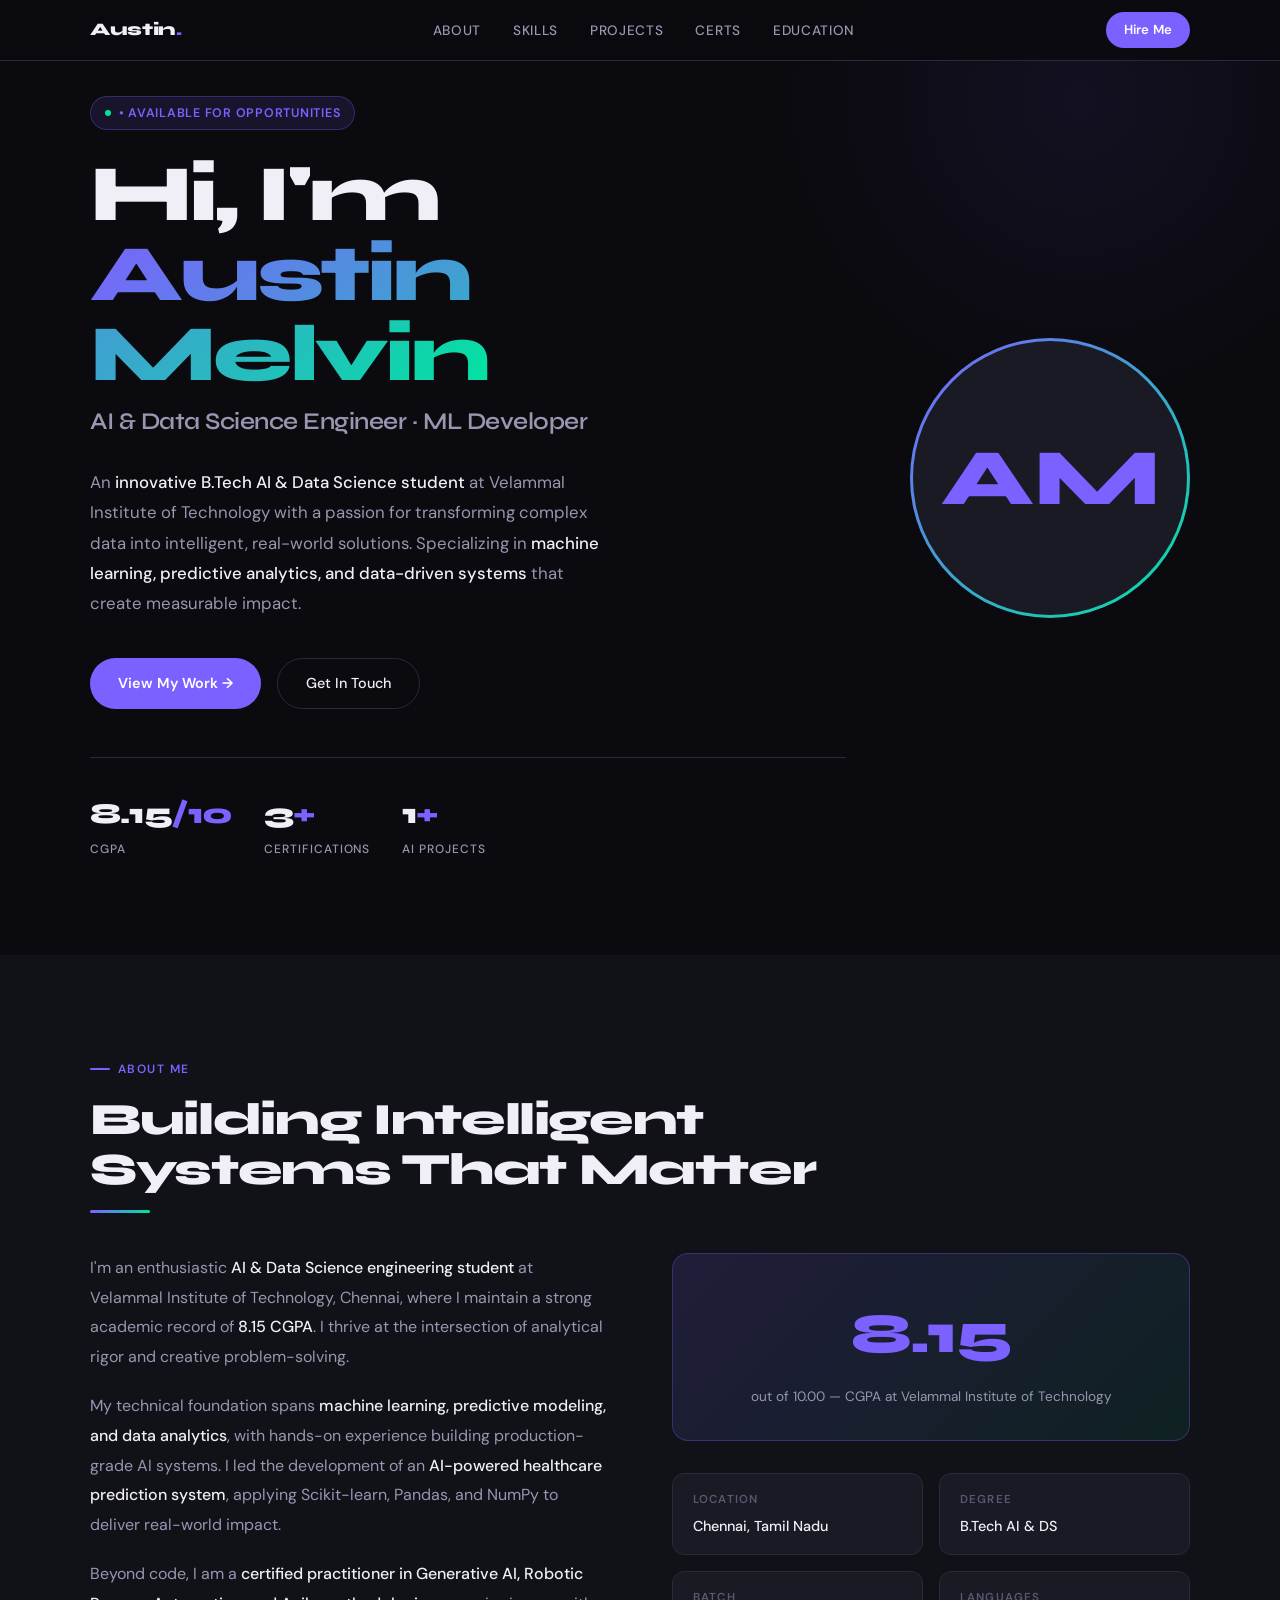
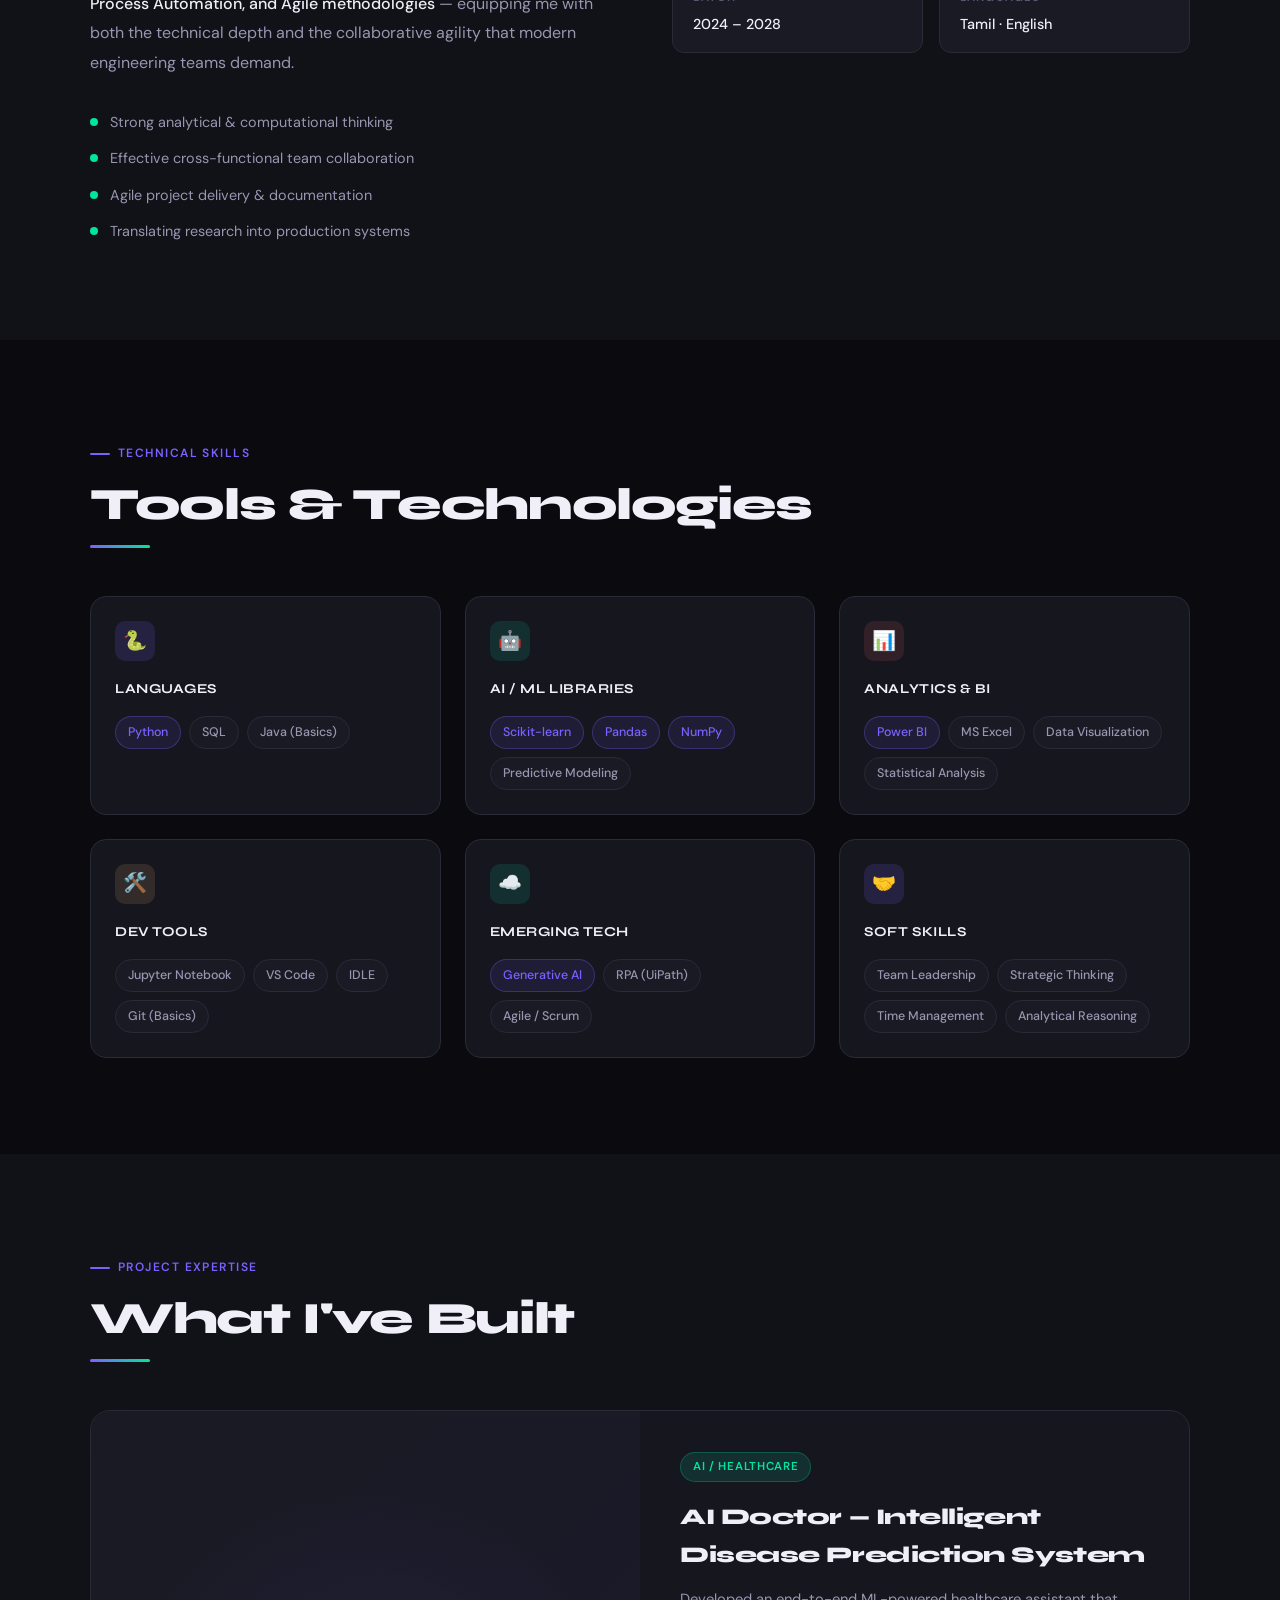
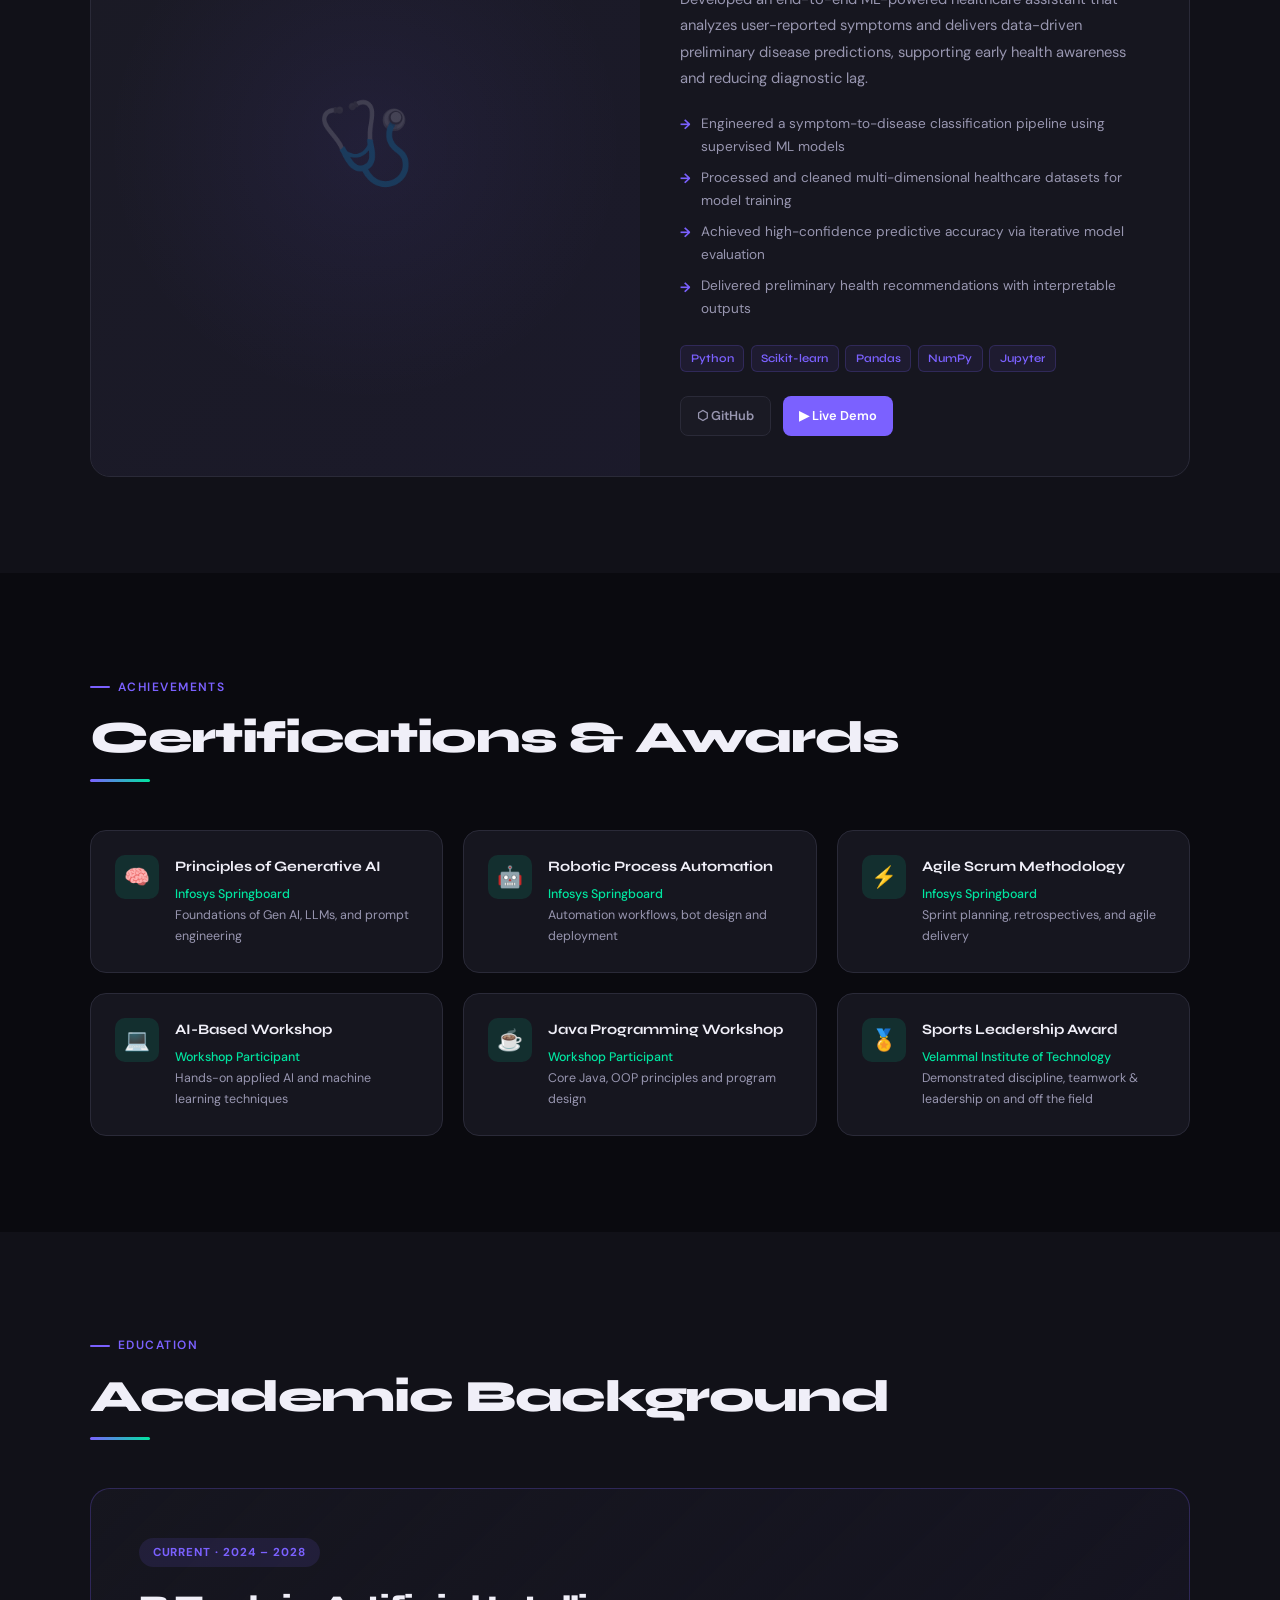
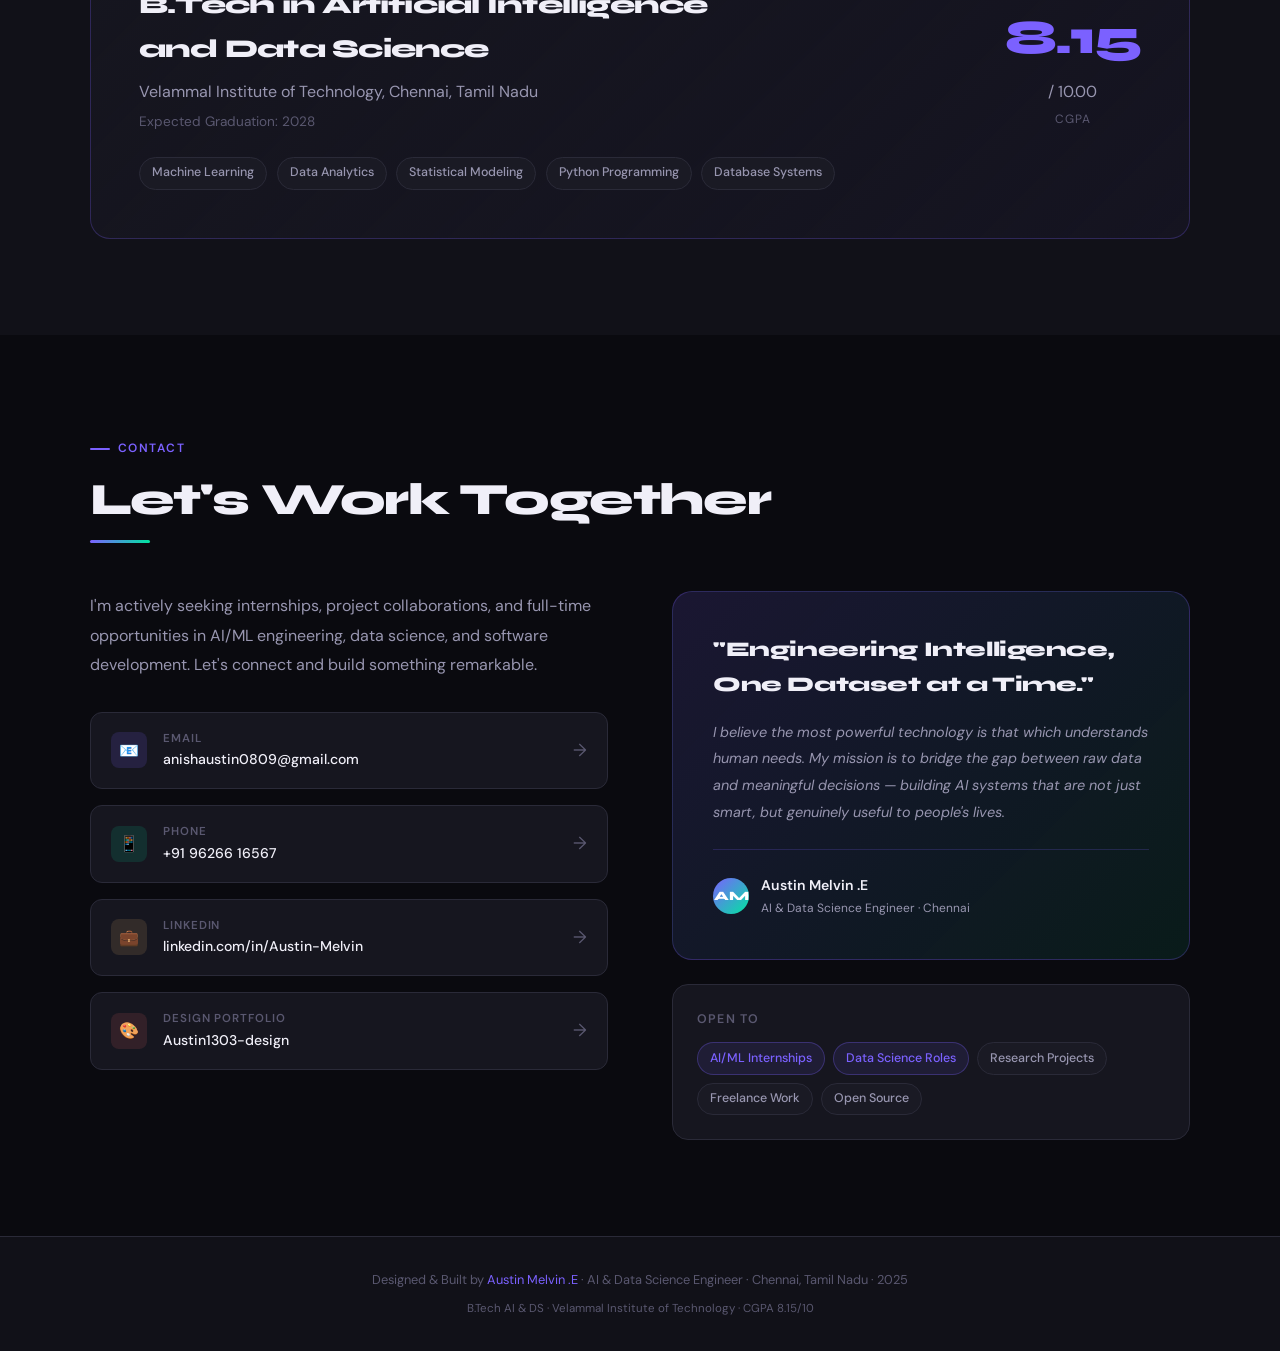
==== austin_melvin_portfolio (1).html @ 712965c2 "feat: Austin Melvin portfolio — AI & Data Science Engineer" ====
<!DOCTYPE html>
<html lang="en">
<head>
<meta charset="UTF-8">
<meta name="viewport" content="width=device-width, initial-scale=1.0">
<title>Austin Melvin | AI & Data Science Engineer</title>
<link href="https://fonts.googleapis.com/css2?family=Syne:wght@400;500;600;700;800&family=DM+Sans:ital,wght@0,300;0,400;0,500;1,300&display=swap" rel="stylesheet">
<style>
  *,*::before,*::after{box-sizing:border-box;margin:0;padding:0}
  :root{
    --bg:#0A0A0F;
    --bg2:#111118;
    --bg3:#1A1A24;
    --card:#16161F;
    --border:#2A2A38;
    --accent:#7B61FF;
    --accent2:#00E5A0;
    --accent3:#FF6B6B;
    --text:#F0EFF8;
    --muted:#9896B0;
    --subtle:#5A5870;
    --font-head:'Syne',sans-serif;
    --font-body:'DM Sans',sans-serif;
  }
  html{scroll-behavior:smooth}
  body{background:var(--bg);color:var(--text);font-family:var(--font-body);font-size:16px;line-height:1.7;overflow-x:hidden}

  /* NAV */
  nav{position:fixed;top:0;left:0;right:0;z-index:100;background:rgba(10,10,15,0.85);backdrop-filter:blur(16px);border-bottom:1px solid var(--border);padding:0 2rem}
  .nav-inner{max-width:1100px;margin:0 auto;display:flex;align-items:center;justify-content:space-between;height:60px}
  .nav-logo{font-family:var(--font-head);font-weight:800;font-size:1.1rem;color:var(--text);text-decoration:none;letter-spacing:-0.02em}
  .nav-logo span{color:var(--accent)}
  .nav-links{display:flex;gap:2rem;list-style:none}
  .nav-links a{color:var(--muted);text-decoration:none;font-size:0.85rem;font-weight:500;letter-spacing:0.05em;text-transform:uppercase;transition:color 0.2s}
  .nav-links a:hover{color:var(--text)}
  .nav-cta{background:var(--accent);color:#fff;padding:0.45rem 1.1rem;border-radius:100px;font-size:0.82rem;font-weight:600;text-decoration:none;letter-spacing:0.02em;transition:opacity 0.2s}
  .nav-cta:hover{opacity:0.85}

  /* SECTIONS */
  section{padding:6rem 2rem}
  .container{max-width:1100px;margin:0 auto}
  .section-label{display:inline-flex;align-items:center;gap:0.5rem;font-size:0.75rem;font-weight:600;letter-spacing:0.12em;text-transform:uppercase;color:var(--accent);margin-bottom:1rem}
  .section-label::before{content:'';width:20px;height:2px;background:var(--accent);border-radius:2px}
  h2.section-title{font-family:var(--font-head);font-size:clamp(2rem,4vw,2.8rem);font-weight:800;color:var(--text);letter-spacing:-0.03em;line-height:1.1;margin-bottom:1rem}

  /* HERO */
  #hero{min-height:100vh;display:flex;align-items:center;padding-top:6rem;position:relative;overflow:hidden}
  .hero-grid{display:grid;grid-template-columns:1fr auto;gap:4rem;align-items:center}
  .hero-tag{display:inline-flex;align-items:center;gap:0.5rem;background:rgba(123,97,255,0.12);border:1px solid rgba(123,97,255,0.3);color:var(--accent);padding:0.35rem 0.85rem;border-radius:100px;font-size:0.78rem;font-weight:600;letter-spacing:0.06em;text-transform:uppercase;margin-bottom:1.5rem}
  .hero-tag::before{content:'';width:6px;height:6px;border-radius:50%;background:var(--accent2);animation:pulse 2s infinite}
  @keyframes pulse{0%,100%{opacity:1}50%{opacity:0.3}}
  h1{font-family:var(--font-head);font-size:clamp(3rem,7vw,5rem);font-weight:800;letter-spacing:-0.04em;line-height:1;margin-bottom:0.5rem}
  h1 .name-accent{background:linear-gradient(135deg,var(--accent),var(--accent2));-webkit-background-clip:text;-webkit-text-fill-color:transparent;background-clip:text}
  .hero-role{font-family:var(--font-head);font-size:clamp(1.1rem,2.5vw,1.5rem);font-weight:600;color:var(--muted);margin-bottom:1.5rem;letter-spacing:-0.02em}
  .hero-bio{color:var(--muted);font-size:1.05rem;max-width:520px;margin-bottom:2.5rem;line-height:1.8}
  .hero-bio strong{color:var(--text);font-weight:500}
  .hero-actions{display:flex;gap:1rem;flex-wrap:wrap}
  .btn-primary{background:var(--accent);color:#fff;padding:0.75rem 1.75rem;border-radius:100px;font-size:0.9rem;font-weight:600;text-decoration:none;transition:all 0.2s;display:inline-flex;align-items:center;gap:0.5rem}
  .btn-primary:hover{background:#6a50ee;transform:translateY(-1px)}
  .btn-secondary{background:transparent;color:var(--text);border:1px solid var(--border);padding:0.75rem 1.75rem;border-radius:100px;font-size:0.9rem;font-weight:500;text-decoration:none;transition:all 0.2s}
  .btn-secondary:hover{border-color:var(--accent);color:var(--accent)}
  .hero-stats{display:flex;gap:2rem;margin-top:3rem;padding-top:2rem;border-top:1px solid var(--border)}
  .stat{text-align:left}
  .stat-num{font-family:var(--font-head);font-size:1.8rem;font-weight:800;color:var(--text);letter-spacing:-0.04em}
  .stat-num span{color:var(--accent)}
  .stat-label{font-size:0.75rem;color:var(--muted);text-transform:uppercase;letter-spacing:0.08em;font-weight:500}
  .hero-visual{width:280px;height:280px;position:relative;flex-shrink:0}
  .avatar-ring{width:280px;height:280px;border-radius:50%;background:linear-gradient(135deg,var(--accent),var(--accent2));padding:3px;animation:spin 12s linear infinite}
  @keyframes spin{from{transform:rotate(0deg)}to{transform:rotate(360deg)}}
  .avatar-inner{width:100%;height:100%;border-radius:50%;background:var(--bg3);display:flex;align-items:center;justify-content:center;font-family:var(--font-head);font-size:5rem;font-weight:800;color:var(--accent)}
  .hero-bg-orb{position:absolute;width:600px;height:600px;border-radius:50%;background:radial-gradient(circle,rgba(123,97,255,0.08) 0%,transparent 70%);top:-200px;right:-100px;pointer-events:none}

  /* ABOUT */
  #about{background:var(--bg2)}
  .about-grid{display:grid;grid-template-columns:1fr 1fr;gap:4rem;align-items:start}
  .about-text p{color:var(--muted);margin-bottom:1.25rem;font-size:1rem;line-height:1.85}
  .about-text p strong{color:var(--text);font-weight:500}
  .info-grid{display:grid;grid-template-columns:1fr 1fr;gap:1rem;margin-top:2rem}
  .info-item{background:var(--bg3);border:1px solid var(--border);border-radius:12px;padding:1rem 1.25rem}
  .info-label{font-size:0.72rem;text-transform:uppercase;letter-spacing:0.1em;color:var(--subtle);font-weight:600;margin-bottom:0.25rem}
  .info-val{font-size:0.9rem;color:var(--text);font-weight:500}
  .cgpa-card{background:linear-gradient(135deg,rgba(123,97,255,0.15),rgba(0,229,160,0.08));border:1px solid rgba(123,97,255,0.3);border-radius:16px;padding:2rem;text-align:center}
  .cgpa-num{font-family:var(--font-head);font-size:3.5rem;font-weight:800;color:var(--accent);letter-spacing:-0.04em}
  .cgpa-label{color:var(--muted);font-size:0.85rem;margin-top:0.25rem}
  .strength-list{margin-top:2rem;display:flex;flex-direction:column;gap:0.75rem}
  .strength-item{display:flex;align-items:center;gap:0.75rem;font-size:0.9rem;color:var(--muted)}
  .strength-dot{width:8px;height:8px;border-radius:50%;background:var(--accent2);flex-shrink:0}

  /* SKILLS */
  #skills{}
  .skills-grid{display:grid;grid-template-columns:repeat(auto-fit,minmax(260px,1fr));gap:1.5rem;margin-top:3rem}
  .skill-card{background:var(--card);border:1px solid var(--border);border-radius:16px;padding:1.5rem;transition:border-color 0.2s}
  .skill-card:hover{border-color:var(--accent)}
  .skill-card-icon{width:40px;height:40px;border-radius:10px;display:flex;align-items:center;justify-content:center;font-size:1.2rem;margin-bottom:1rem}
  .ic-purple{background:rgba(123,97,255,0.15)}
  .ic-teal{background:rgba(0,229,160,0.12)}
  .ic-coral{background:rgba(255,107,107,0.12)}
  .ic-amber{background:rgba(250,199,117,0.12)}
  .skill-card h3{font-family:var(--font-head);font-size:0.85rem;font-weight:700;color:var(--text);letter-spacing:0.04em;text-transform:uppercase;margin-bottom:1rem}
  .skill-tags{display:flex;flex-wrap:wrap;gap:0.5rem}
  .tag{background:var(--bg3);border:1px solid var(--border);color:var(--muted);padding:0.3rem 0.75rem;border-radius:100px;font-size:0.78rem;font-weight:500;transition:all 0.2s}
  .tag:hover{border-color:var(--accent);color:var(--accent)}
  .tag.featured{background:rgba(123,97,255,0.1);border-color:rgba(123,97,255,0.3);color:var(--accent)}

  /* PROJECTS */
  #projects{background:var(--bg2)}
  .projects-grid{display:grid;gap:2rem;margin-top:3rem}
  .project-card{background:var(--card);border:1px solid var(--border);border-radius:20px;overflow:hidden;display:grid;grid-template-columns:1fr 1fr;transition:transform 0.2s,border-color 0.2s}
  .project-card:hover{transform:translateY(-3px);border-color:rgba(123,97,255,0.4)}
  .project-visual{background:linear-gradient(135deg,var(--bg3) 0%,rgba(123,97,255,0.05) 100%);padding:3rem;display:flex;align-items:center;justify-content:center;position:relative;overflow:hidden}
  .project-visual::after{content:'';position:absolute;inset:0;background:radial-gradient(circle at 50% 50%,rgba(123,97,255,0.08),transparent 60%)}
  .project-icon-big{font-family:var(--font-head);font-size:5rem;font-weight:800;color:rgba(123,97,255,0.2);position:relative;z-index:1}
  .project-content{padding:2.5rem}
  .project-badge{display:inline-block;background:rgba(0,229,160,0.12);color:var(--accent2);border:1px solid rgba(0,229,160,0.25);padding:0.25rem 0.75rem;border-radius:100px;font-size:0.72rem;font-weight:600;letter-spacing:0.06em;text-transform:uppercase;margin-bottom:1rem}
  .project-content h3{font-family:var(--font-head);font-size:1.4rem;font-weight:800;color:var(--text);letter-spacing:-0.02em;margin-bottom:0.75rem}
  .project-content p{color:var(--muted);font-size:0.92rem;line-height:1.8;margin-bottom:1.25rem}
  .project-features{list-style:none;margin-bottom:1.5rem;display:flex;flex-direction:column;gap:0.5rem}
  .project-features li{display:flex;align-items:flex-start;gap:0.6rem;font-size:0.85rem;color:var(--muted)}
  .project-features li::before{content:'→';color:var(--accent);font-weight:700;flex-shrink:0;margin-top:0.1em}
  .project-tech{display:flex;flex-wrap:wrap;gap:0.4rem;margin-bottom:1.5rem}
  .tech-tag{background:rgba(123,97,255,0.08);border:1px solid rgba(123,97,255,0.2);color:var(--accent);padding:0.2rem 0.6rem;border-radius:6px;font-size:0.72rem;font-weight:600;font-family:var(--font-head)}
  .project-links{display:flex;gap:0.75rem}
  .link-btn{display:inline-flex;align-items:center;gap:0.4rem;padding:0.5rem 1rem;border-radius:8px;font-size:0.8rem;font-weight:600;text-decoration:none;transition:all 0.2s}
  .link-github{background:var(--bg3);color:var(--muted);border:1px solid var(--border)}
  .link-github:hover{border-color:var(--text);color:var(--text)}
  .link-live{background:var(--accent);color:#fff}
  .link-live:hover{background:#6a50ee}

  /* CERTIFICATIONS */
  #certifications{}
  .cert-grid{display:grid;grid-template-columns:repeat(auto-fit,minmax(280px,1fr));gap:1.25rem;margin-top:3rem}
  .cert-card{background:var(--card);border:1px solid var(--border);border-radius:16px;padding:1.5rem;display:flex;gap:1rem;align-items:flex-start;transition:border-color 0.2s}
  .cert-card:hover{border-color:rgba(0,229,160,0.35)}
  .cert-icon{width:44px;height:44px;border-radius:10px;background:rgba(0,229,160,0.12);display:flex;align-items:center;justify-content:center;flex-shrink:0;font-size:1.3rem}
  .cert-body h4{font-family:var(--font-head);font-size:0.9rem;font-weight:700;color:var(--text);margin-bottom:0.3rem}
  .cert-body p{font-size:0.78rem;color:var(--muted)}
  .cert-org{color:var(--accent2);font-weight:500;font-size:0.78rem;margin-top:0.25rem}

  /* EDUCATION */
  #education{background:var(--bg2)}
  .edu-card{background:linear-gradient(135deg,var(--card) 0%,rgba(123,97,255,0.04) 100%);border:1px solid rgba(123,97,255,0.25);border-radius:20px;padding:3rem;display:grid;grid-template-columns:1fr auto;gap:2rem;align-items:center;margin-top:3rem}
  .edu-tag{display:inline-block;background:rgba(123,97,255,0.12);color:var(--accent);padding:0.3rem 0.85rem;border-radius:100px;font-size:0.72rem;font-weight:700;letter-spacing:0.08em;text-transform:uppercase;margin-bottom:1rem}
  .edu-card h3{font-family:var(--font-head);font-size:1.6rem;font-weight:800;color:var(--text);letter-spacing:-0.03em;margin-bottom:0.5rem}
  .edu-card .institution{color:var(--muted);font-size:1rem;margin-bottom:0.25rem}
  .edu-card .year{color:var(--subtle);font-size:0.85rem}
  .cgpa-big{text-align:center}
  .cgpa-big .num{font-family:var(--font-head);font-size:3rem;font-weight:800;color:var(--accent);display:block;letter-spacing:-0.04em}
  .cgpa-big .denom{font-size:1rem;color:var(--muted)}
  .cgpa-big .lbl{font-size:0.75rem;color:var(--subtle);text-transform:uppercase;letter-spacing:0.08em;margin-top:0.25rem}

  /* CONTACT */
  #contact{}
  .contact-grid{display:grid;grid-template-columns:1fr 1fr;gap:4rem;margin-top:3rem;align-items:start}
  .contact-text p{color:var(--muted);line-height:1.85;margin-bottom:2rem}
  .contact-links{display:flex;flex-direction:column;gap:1rem}
  .contact-link{display:flex;align-items:center;gap:1rem;padding:1rem 1.25rem;background:var(--card);border:1px solid var(--border);border-radius:12px;text-decoration:none;transition:all 0.2s;color:var(--text)}
  .contact-link:hover{border-color:var(--accent);transform:translateX(4px)}
  .contact-link-icon{width:36px;height:36px;border-radius:8px;display:flex;align-items:center;justify-content:center;font-size:1rem;flex-shrink:0}
  .contact-link-text{flex:1}
  .contact-link-label{font-size:0.72rem;text-transform:uppercase;letter-spacing:0.08em;color:var(--subtle);font-weight:600}
  .contact-link-val{font-size:0.88rem;color:var(--text);font-weight:500}
  .contact-link-arrow{color:var(--subtle);font-size:1.1rem;transition:transform 0.2s}
  .contact-link:hover .contact-link-arrow{transform:translateX(3px);color:var(--accent)}
  .brand-card{background:linear-gradient(135deg,rgba(123,97,255,0.15),rgba(0,229,160,0.08));border:1px solid rgba(123,97,255,0.25);border-radius:20px;padding:2.5rem}
  .brand-card h3{font-family:var(--font-head);font-size:1.3rem;font-weight:800;color:var(--text);margin-bottom:1rem;letter-spacing:-0.02em}
  .brand-card p{color:var(--muted);font-size:0.9rem;line-height:1.85;font-style:italic}
  .brand-signature{margin-top:1.5rem;padding-top:1.5rem;border-top:1px solid rgba(123,97,255,0.2);display:flex;align-items:center;gap:0.75rem}
  .sig-avatar{width:36px;height:36px;border-radius:50%;background:linear-gradient(135deg,var(--accent),var(--accent2));display:flex;align-items:center;justify-content:center;font-family:var(--font-head);font-weight:800;font-size:0.8rem;color:#fff}
  .sig-name{font-weight:600;font-size:0.88rem;color:var(--text)}
  .sig-role{font-size:0.75rem;color:var(--muted)}

  /* FOOTER */
  footer{background:var(--bg2);border-top:1px solid var(--border);padding:2rem;text-align:center;color:var(--subtle);font-size:0.8rem}
  footer span{color:var(--accent)}

  /* DIVIDER */
  .divider{width:60px;height:3px;background:linear-gradient(90deg,var(--accent),var(--accent2));border-radius:3px;margin:1rem 0 2.5rem}

  @media(max-width:768px){
    .hero-grid,.about-grid,.contact-grid{grid-template-columns:1fr}
    .hero-visual{display:none}
    .project-card{grid-template-columns:1fr}
    .edu-card{grid-template-columns:1fr}
    nav{padding:0 1rem}
    .nav-links{display:none}
  }
</style>
</head>
<body>

<nav>
  <div class="nav-inner">
    <a href="#hero" class="nav-logo">Austin<span>.</span></a>
    <ul class="nav-links">
      <li><a href="#about">About</a></li>
      <li><a href="#skills">Skills</a></li>
      <li><a href="#projects">Projects</a></li>
      <li><a href="#certifications">Certs</a></li>
      <li><a href="#education">Education</a></li>
    </ul>
    <a href="#contact" class="nav-cta">Hire Me</a>
  </div>
</nav>

<!-- HERO -->
<section id="hero">
  <div class="hero-bg-orb"></div>
  <div class="container">
    <div class="hero-grid">
      <div>
        <div class="hero-tag">&#x2022; Available for Opportunities</div>
        <h1>Hi, I'm<br><span class="name-accent">Austin Melvin</span></h1>
        <p class="hero-role">AI & Data Science Engineer · ML Developer</p>
        <p class="hero-bio">
          An <strong>innovative B.Tech AI & Data Science student</strong> at Velammal Institute of Technology with a passion for transforming complex data into intelligent, real-world solutions. Specializing in <strong>machine learning, predictive analytics, and data-driven systems</strong> that create measurable impact.
        </p>
        <div class="hero-actions">
          <a href="#projects" class="btn-primary">View My Work →</a>
          <a href="mailto:anishaustin0809@gmail.com" class="btn-secondary">Get In Touch</a>
        </div>
        <div class="hero-stats">
          <div class="stat">
            <div class="stat-num">8.15<span>/10</span></div>
            <div class="stat-label">CGPA</div>
          </div>
          <div class="stat">
            <div class="stat-num">3<span>+</span></div>
            <div class="stat-label">Certifications</div>
          </div>
          <div class="stat">
            <div class="stat-num">1<span>+</span></div>
            <div class="stat-label">AI Projects</div>
          </div>
        </div>
      </div>
      <div class="hero-visual">
        <div class="avatar-ring">
          <div class="avatar-inner">AM</div>
        </div>
      </div>
    </div>
  </div>
</section>

<!-- ABOUT -->
<section id="about">
  <div class="container">
    <div class="section-label">About Me</div>
    <h2 class="section-title">Building Intelligent<br>Systems That Matter</h2>
    <div class="divider"></div>
    <div class="about-grid">
      <div class="about-text">
        <p>I'm an enthusiastic <strong>AI & Data Science engineering student</strong> at Velammal Institute of Technology, Chennai, where I maintain a strong academic record of <strong>8.15 CGPA</strong>. I thrive at the intersection of analytical rigor and creative problem-solving.</p>
        <p>My technical foundation spans <strong>machine learning, predictive modeling, and data analytics</strong>, with hands-on experience building production-grade AI systems. I led the development of an <strong>AI-powered healthcare prediction system</strong>, applying Scikit-learn, Pandas, and NumPy to deliver real-world impact.</p>
        <p>Beyond code, I am a <strong>certified practitioner in Generative AI, Robotic Process Automation, and Agile methodologies</strong> — equipping me with both the technical depth and the collaborative agility that modern engineering teams demand.</p>
        <div class="strength-list">
          <div class="strength-item"><div class="strength-dot"></div>Strong analytical & computational thinking</div>
          <div class="strength-item"><div class="strength-dot"></div>Effective cross-functional team collaboration</div>
          <div class="strength-item"><div class="strength-dot"></div>Agile project delivery & documentation</div>
          <div class="strength-item"><div class="strength-dot"></div>Translating research into production systems</div>
        </div>
      </div>
      <div>
        <div class="cgpa-card" style="margin-bottom:1.5rem">
          <div class="cgpa-num">8.15</div>
          <div class="cgpa-label">out of 10.00 — CGPA at Velammal Institute of Technology</div>
        </div>
        <div class="info-grid">
          <div class="info-item">
            <div class="info-label">Location</div>
            <div class="info-val">Chennai, Tamil Nadu</div>
          </div>
          <div class="info-item">
            <div class="info-label">Degree</div>
            <div class="info-val">B.Tech AI & DS</div>
          </div>
          <div class="info-item">
            <div class="info-label">Batch</div>
            <div class="info-val">2024 – 2028</div>
          </div>
          <div class="info-item">
            <div class="info-label">Languages</div>
            <div class="info-val">Tamil · English</div>
          </div>
        </div>
      </div>
    </div>
  </div>
</section>

<!-- SKILLS -->
<section id="skills">
  <div class="container">
    <div class="section-label">Technical Skills</div>
    <h2 class="section-title">Tools & Technologies</h2>
    <div class="divider"></div>
    <div class="skills-grid">
      <div class="skill-card">
        <div class="skill-card-icon ic-purple">🐍</div>
        <h3>Languages</h3>
        <div class="skill-tags">
          <span class="tag featured">Python</span>
          <span class="tag">SQL</span>
          <span class="tag">Java (Basics)</span>
        </div>
      </div>
      <div class="skill-card">
        <div class="skill-card-icon ic-teal">🤖</div>
        <h3>AI / ML Libraries</h3>
        <div class="skill-tags">
          <span class="tag featured">Scikit-learn</span>
          <span class="tag featured">Pandas</span>
          <span class="tag featured">NumPy</span>
          <span class="tag">Predictive Modeling</span>
        </div>
      </div>
      <div class="skill-card">
        <div class="skill-card-icon ic-coral">📊</div>
        <h3>Analytics & BI</h3>
        <div class="skill-tags">
          <span class="tag featured">Power BI</span>
          <span class="tag">MS Excel</span>
          <span class="tag">Data Visualization</span>
          <span class="tag">Statistical Analysis</span>
        </div>
      </div>
      <div class="skill-card">
        <div class="skill-card-icon ic-amber">🛠️</div>
        <h3>Dev Tools</h3>
        <div class="skill-tags">
          <span class="tag">Jupyter Notebook</span>
          <span class="tag">VS Code</span>
          <span class="tag">IDLE</span>
          <span class="tag">Git (Basics)</span>
        </div>
      </div>
      <div class="skill-card">
        <div class="skill-card-icon ic-teal">☁️</div>
        <h3>Emerging Tech</h3>
        <div class="skill-tags">
          <span class="tag featured">Generative AI</span>
          <span class="tag">RPA (UiPath)</span>
          <span class="tag">Agile / Scrum</span>
        </div>
      </div>
      <div class="skill-card">
        <div class="skill-card-icon ic-purple">🤝</div>
        <h3>Soft Skills</h3>
        <div class="skill-tags">
          <span class="tag">Team Leadership</span>
          <span class="tag">Strategic Thinking</span>
          <span class="tag">Time Management</span>
          <span class="tag">Analytical Reasoning</span>
        </div>
      </div>
    </div>
  </div>
</section>

<!-- PROJECTS -->
<section id="projects">
  <div class="container">
    <div class="section-label">Project Expertise</div>
    <h2 class="section-title">What I've Built</h2>
    <div class="divider"></div>
    <div class="projects-grid">
      <div class="project-card">
        <div class="project-visual">
          <div class="project-icon-big">🩺</div>
        </div>
        <div class="project-content">
          <div class="project-badge">AI / Healthcare</div>
          <h3>AI Doctor — Intelligent Disease Prediction System</h3>
          <p>Developed an end-to-end ML-powered healthcare assistant that analyzes user-reported symptoms and delivers data-driven preliminary disease predictions, supporting early health awareness and reducing diagnostic lag.</p>
          <ul class="project-features">
            <li>Engineered a symptom-to-disease classification pipeline using supervised ML models</li>
            <li>Processed and cleaned multi-dimensional healthcare datasets for model training</li>
            <li>Achieved high-confidence predictive accuracy via iterative model evaluation</li>
            <li>Delivered preliminary health recommendations with interpretable outputs</li>
          </ul>
          <div class="project-tech">
            <span class="tech-tag">Python</span>
            <span class="tech-tag">Scikit-learn</span>
            <span class="tech-tag">Pandas</span>
            <span class="tech-tag">NumPy</span>
            <span class="tech-tag">Jupyter</span>
          </div>
          <div class="project-links">
            <a href="https://github.com/Austin1303-design/mediai-doctor" target="_blank" class="link-btn link-github">⬡ GitHub</a>
            <a href="https://github.com/Austin1303-design/mediai-doctor" target="_blank" class="link-btn link-live">▶ Live Demo</a>
          </div>
        </div>
      </div>
    </div>
  </div>
</section>

<!-- CERTIFICATIONS -->
<section id="certifications">
  <div class="container">
    <div class="section-label">Achievements</div>
    <h2 class="section-title">Certifications & Awards</h2>
    <div class="divider"></div>
    <div class="cert-grid">
      <div class="cert-card">
        <div class="cert-icon">🧠</div>
        <div class="cert-body">
          <h4>Principles of Generative AI</h4>
          <div class="cert-org">Infosys Springboard</div>
          <p>Foundations of Gen AI, LLMs, and prompt engineering</p>
        </div>
      </div>
      <div class="cert-card">
        <div class="cert-icon">🤖</div>
        <div class="cert-body">
          <h4>Robotic Process Automation</h4>
          <div class="cert-org">Infosys Springboard</div>
          <p>Automation workflows, bot design and deployment</p>
        </div>
      </div>
      <div class="cert-card">
        <div class="cert-icon">⚡</div>
        <div class="cert-body">
          <h4>Agile Scrum Methodology</h4>
          <div class="cert-org">Infosys Springboard</div>
          <p>Sprint planning, retrospectives, and agile delivery</p>
        </div>
      </div>
      <div class="cert-card">
        <div class="cert-icon">💻</div>
        <div class="cert-body">
          <h4>AI-Based Workshop</h4>
          <div class="cert-org">Workshop Participant</div>
          <p>Hands-on applied AI and machine learning techniques</p>
        </div>
      </div>
      <div class="cert-card">
        <div class="cert-icon">☕</div>
        <div class="cert-body">
          <h4>Java Programming Workshop</h4>
          <div class="cert-org">Workshop Participant</div>
          <p>Core Java, OOP principles and program design</p>
        </div>
      </div>
      <div class="cert-card">
        <div class="cert-icon">🏅</div>
        <div class="cert-body">
          <h4>Sports Leadership Award</h4>
          <div class="cert-org">Velammal Institute of Technology</div>
          <p>Demonstrated discipline, teamwork & leadership on and off the field</p>
        </div>
      </div>
    </div>
  </div>
</section>

<!-- EDUCATION -->
<section id="education">
  <div class="container">
    <div class="section-label">Education</div>
    <h2 class="section-title">Academic Background</h2>
    <div class="divider"></div>
    <div class="edu-card">
      <div>
        <div class="edu-tag">Current · 2024 – 2028</div>
        <h3>B.Tech in Artificial Intelligence<br>and Data Science</h3>
        <p class="institution">Velammal Institute of Technology, Chennai, Tamil Nadu</p>
        <p class="year">Expected Graduation: 2028</p>
        <div style="margin-top:1.5rem;display:flex;flex-wrap:wrap;gap:0.6rem">
          <span class="tag">Machine Learning</span>
          <span class="tag">Data Analytics</span>
          <span class="tag">Statistical Modeling</span>
          <span class="tag">Python Programming</span>
          <span class="tag">Database Systems</span>
        </div>
      </div>
      <div class="cgpa-big">
        <span class="num">8.15</span>
        <span class="denom">/ 10.00</span>
        <div class="lbl">CGPA</div>
      </div>
    </div>
  </div>
</section>

<!-- CONTACT -->
<section id="contact">
  <div class="container">
    <div class="section-label">Contact</div>
    <h2 class="section-title">Let's Work Together</h2>
    <div class="divider"></div>
    <div class="contact-grid">
      <div>
        <div class="contact-text">
          <p>I'm actively seeking internships, project collaborations, and full-time opportunities in AI/ML engineering, data science, and software development. Let's connect and build something remarkable.</p>
        </div>
        <div class="contact-links">
          <a href="mailto:anishaustin0809@gmail.com" class="contact-link">
            <div class="contact-link-icon ic-purple">📧</div>
            <div class="contact-link-text">
              <div class="contact-link-label">Email</div>
              <div class="contact-link-val">anishaustin0809@gmail.com</div>
            </div>
            <div class="contact-link-arrow">→</div>
          </a>
          <a href="tel:+919626616567" class="contact-link">
            <div class="contact-link-icon ic-teal">📱</div>
            <div class="contact-link-text">
              <div class="contact-link-label">Phone</div>
              <div class="contact-link-val">+91 96266 16567</div>
            </div>
            <div class="contact-link-arrow">→</div>
          </a>
          <a href="https://www.linkedin.com/in/austin-melvin-031b37413" target="_blank" class="contact-link">
            <div class="contact-link-icon ic-amber">💼</div>
            <div class="contact-link-text">
              <div class="contact-link-label">LinkedIn</div>
              <div class="contact-link-val">linkedin.com/in/Austin-Melvin</div>
            </div>
            <div class="contact-link-arrow">→</div>
          </a>
          <a href="https://behance.net/Austin1303-design" target="_blank" class="contact-link">
            <div class="contact-link-icon ic-coral">🎨</div>
            <div class="contact-link-text">
              <div class="contact-link-label">Design Portfolio</div>
              <div class="contact-link-val">Austin1303-design</div>
            </div>
            <div class="contact-link-arrow">→</div>
          </a>
        </div>
      </div>
      <div>
        <div class="brand-card">
          <h3>"Engineering Intelligence,<br>One Dataset at a Time."</h3>
          <p>I believe the most powerful technology is that which understands human needs. My mission is to bridge the gap between raw data and meaningful decisions — building AI systems that are not just smart, but genuinely useful to people's lives.</p>
          <div class="brand-signature">
            <div class="sig-avatar">AM</div>
            <div>
              <div class="sig-name">Austin Melvin .E</div>
              <div class="sig-role">AI & Data Science Engineer · Chennai</div>
            </div>
          </div>
        </div>
        <div style="margin-top:1.5rem;background:var(--card);border:1px solid var(--border);border-radius:16px;padding:1.5rem">
          <div style="font-size:0.78rem;text-transform:uppercase;letter-spacing:0.1em;color:var(--subtle);font-weight:600;margin-bottom:0.75rem">Open To</div>
          <div style="display:flex;flex-wrap:wrap;gap:0.5rem">
            <span class="tag featured">AI/ML Internships</span>
            <span class="tag featured">Data Science Roles</span>
            <span class="tag">Research Projects</span>
            <span class="tag">Freelance Work</span>
            <span class="tag">Open Source</span>
          </div>
        </div>
      </div>
    </div>
  </div>
</section>

<footer>
  <p>Designed & Built by <span>Austin Melvin .E</span> · AI & Data Science Engineer · Chennai, Tamil Nadu · 2025</p>
  <p style="margin-top:0.5rem;font-size:0.72rem">B.Tech AI & DS · Velammal Institute of Technology · CGPA 8.15/10</p>
</footer>

<script>
  document.querySelectorAll('a[href^="#"]').forEach(a=>{
    a.addEventListener('click',e=>{
      const t=document.querySelector(a.getAttribute('href'));
      if(t){e.preventDefault();t.scrollIntoView({behavior:'smooth'})}
    })
  });
  const obs=new IntersectionObserver(entries=>{
    entries.forEach(e=>{if(e.isIntersecting)e.target.style.opacity='1'})
  },{threshold:0.1});
  document.querySelectorAll('section').forEach(s=>{
    s.style.transition='opacity 0.6s ease';
    obs.observe(s);
  });
</script>
</body>
</html>
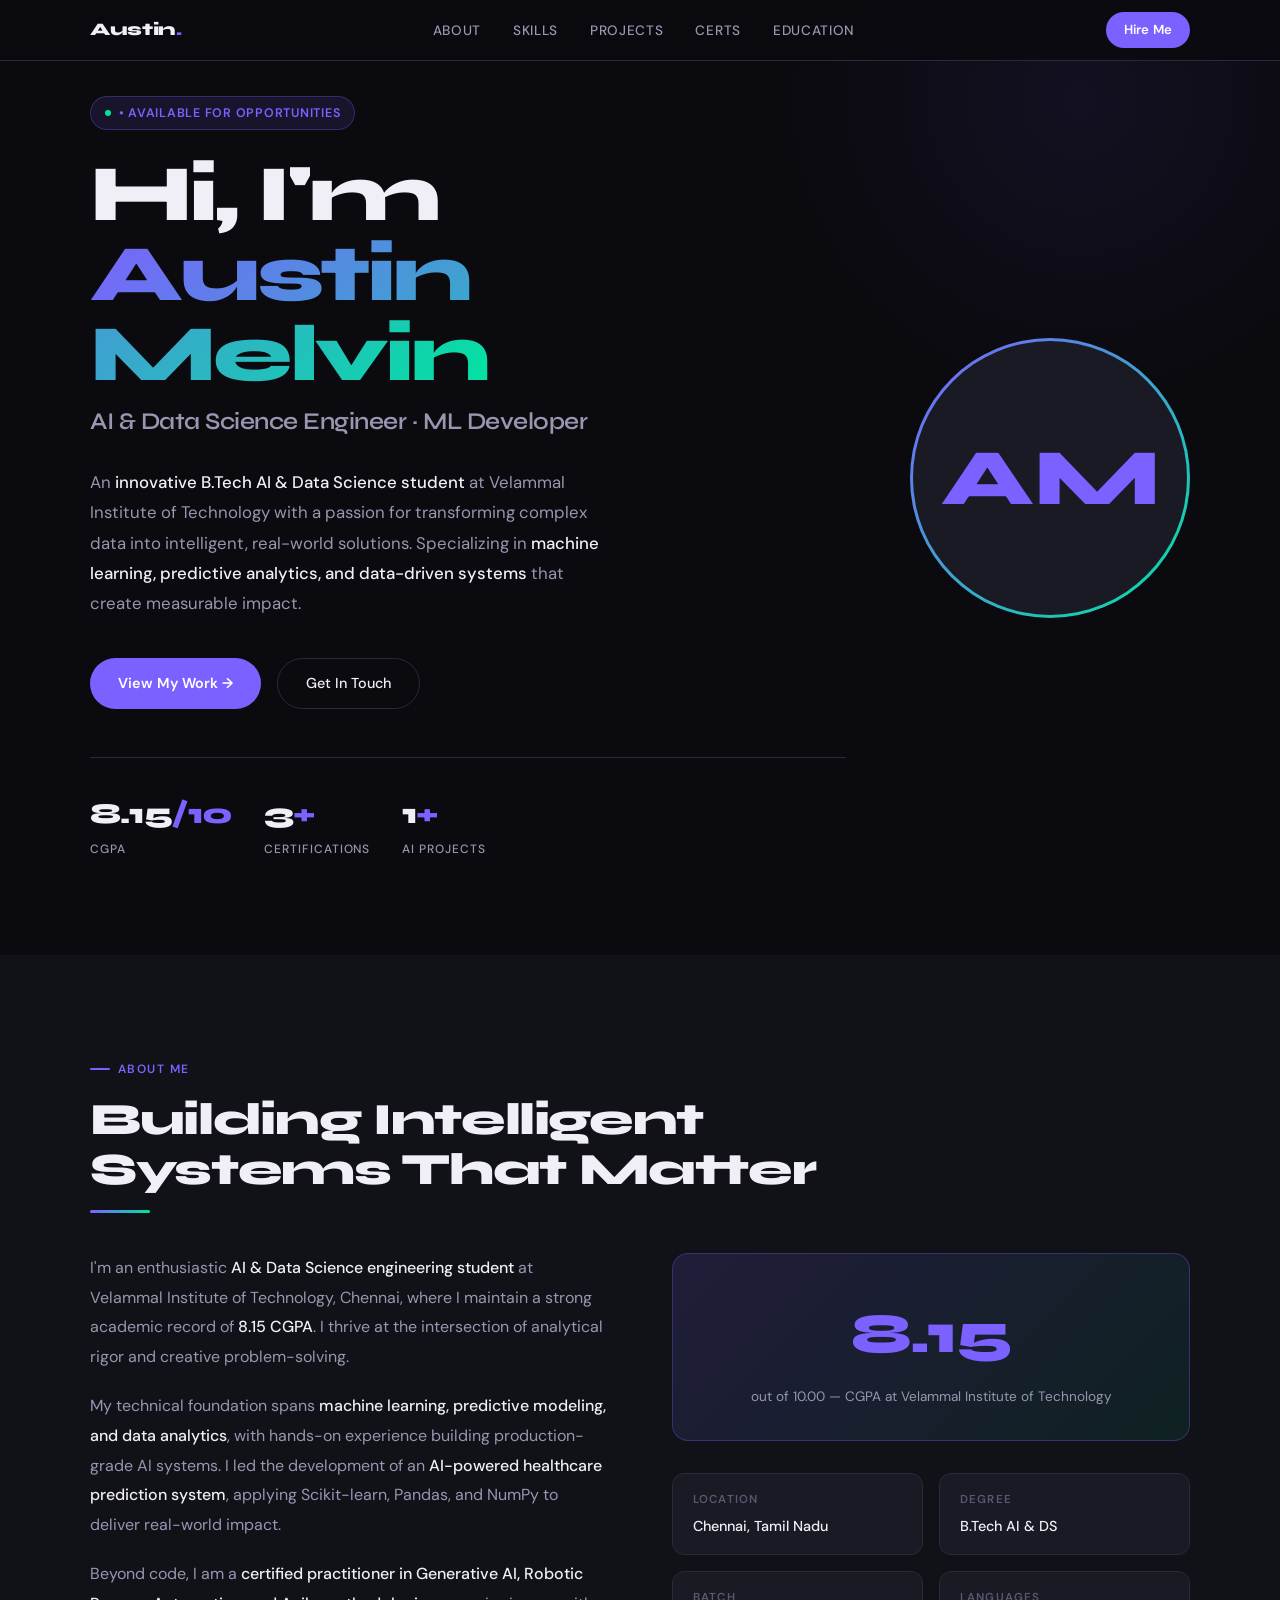
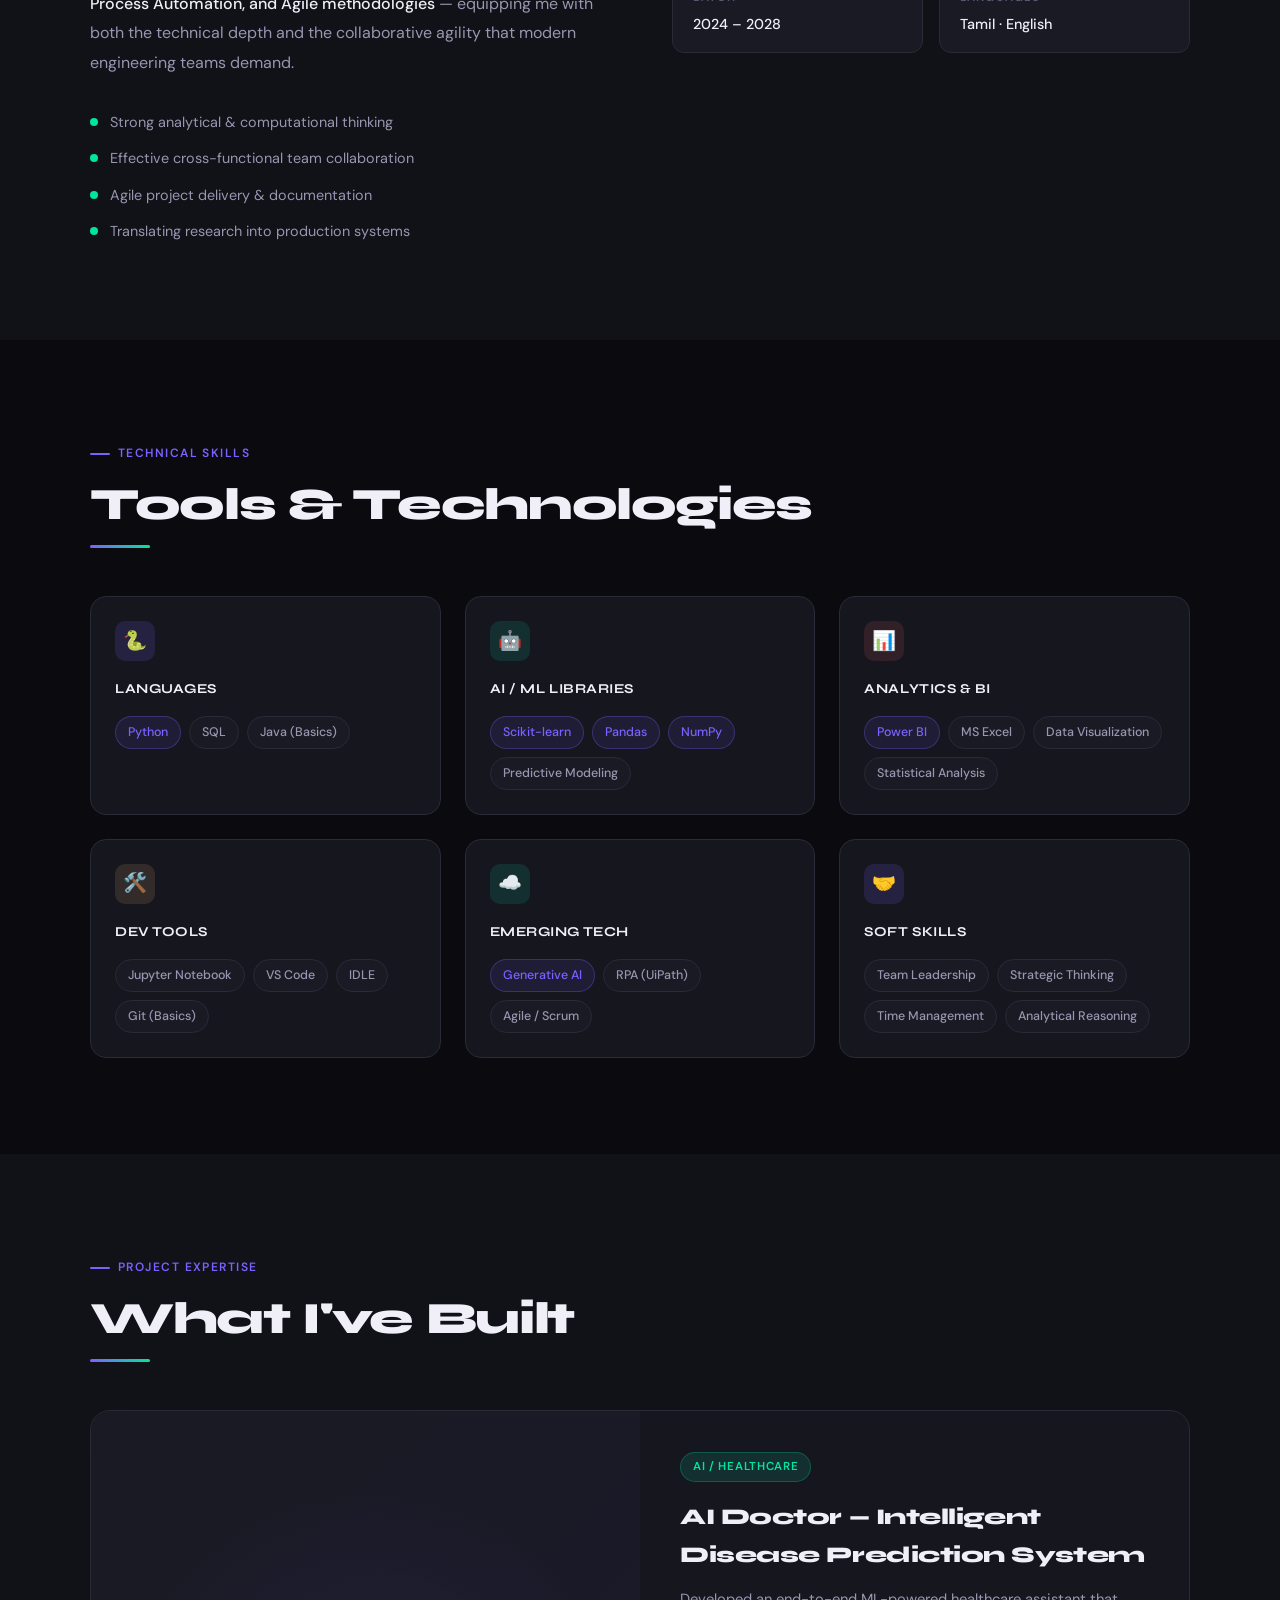
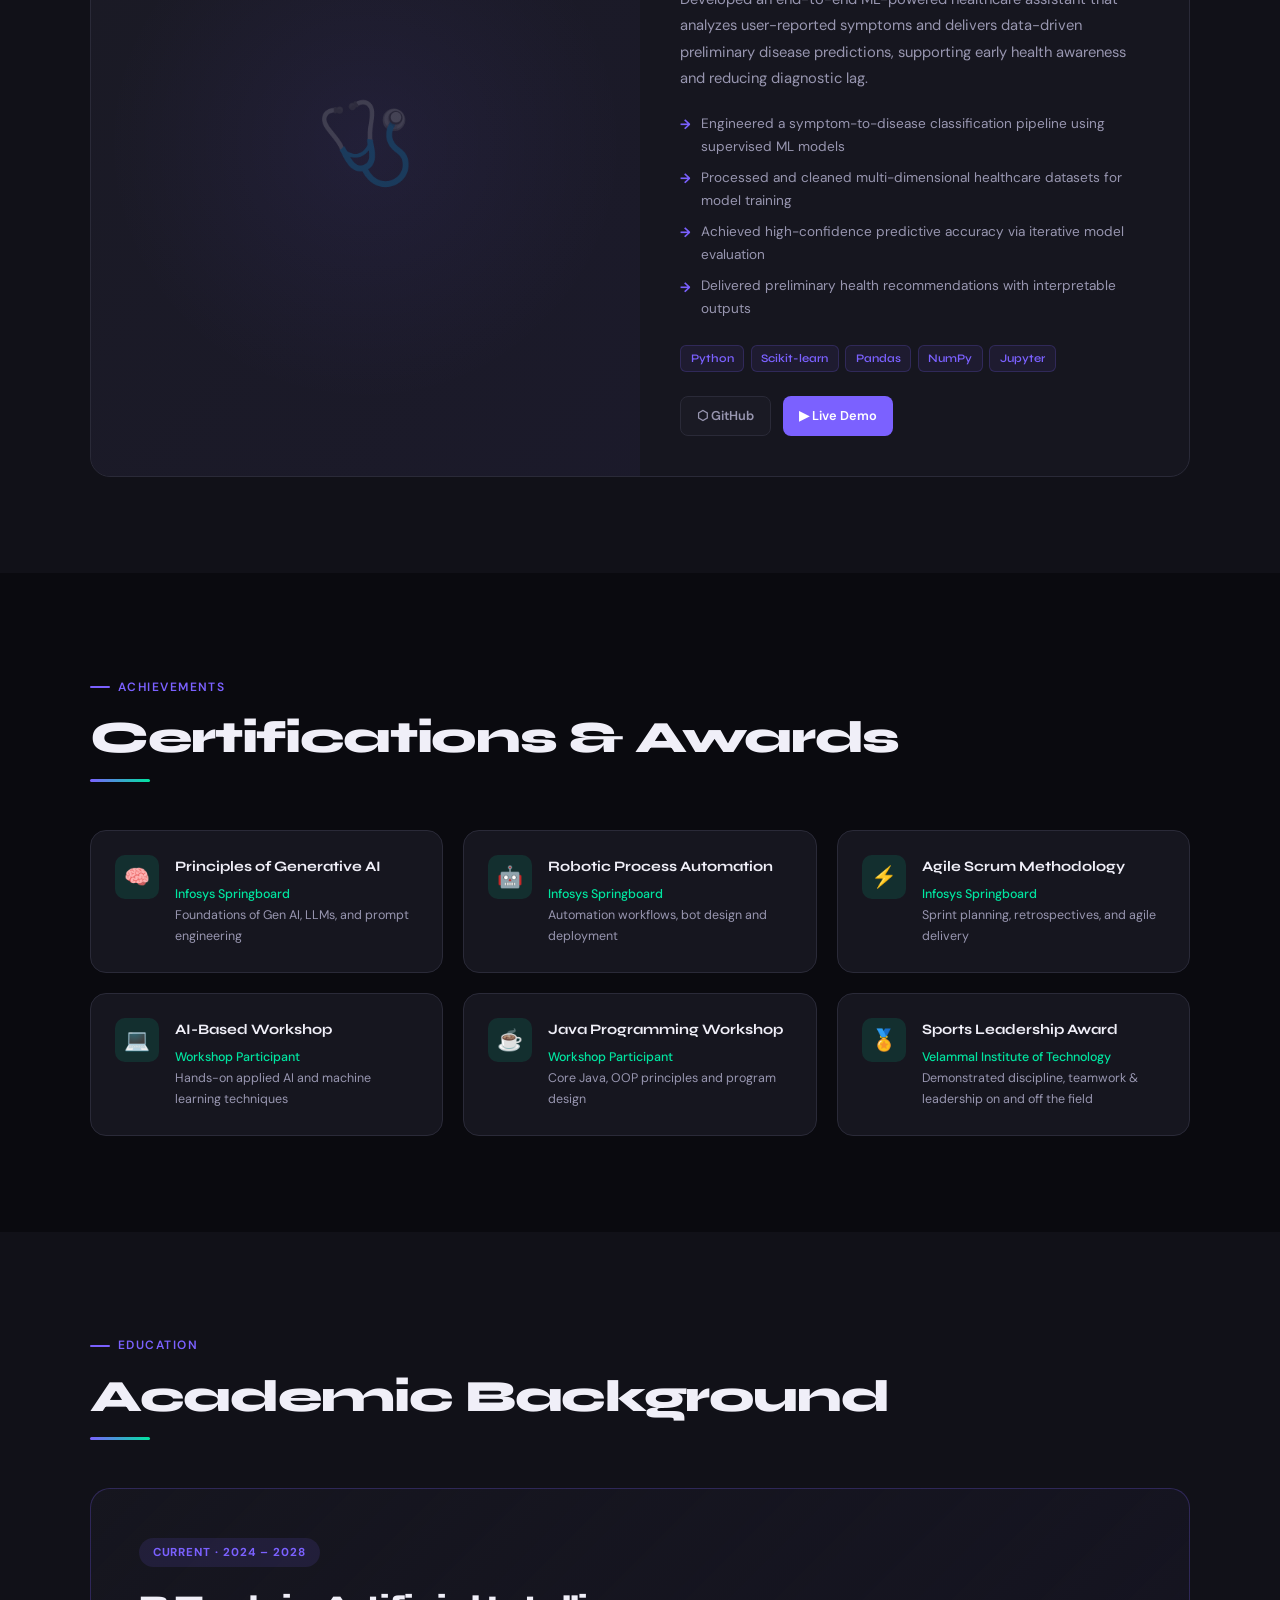
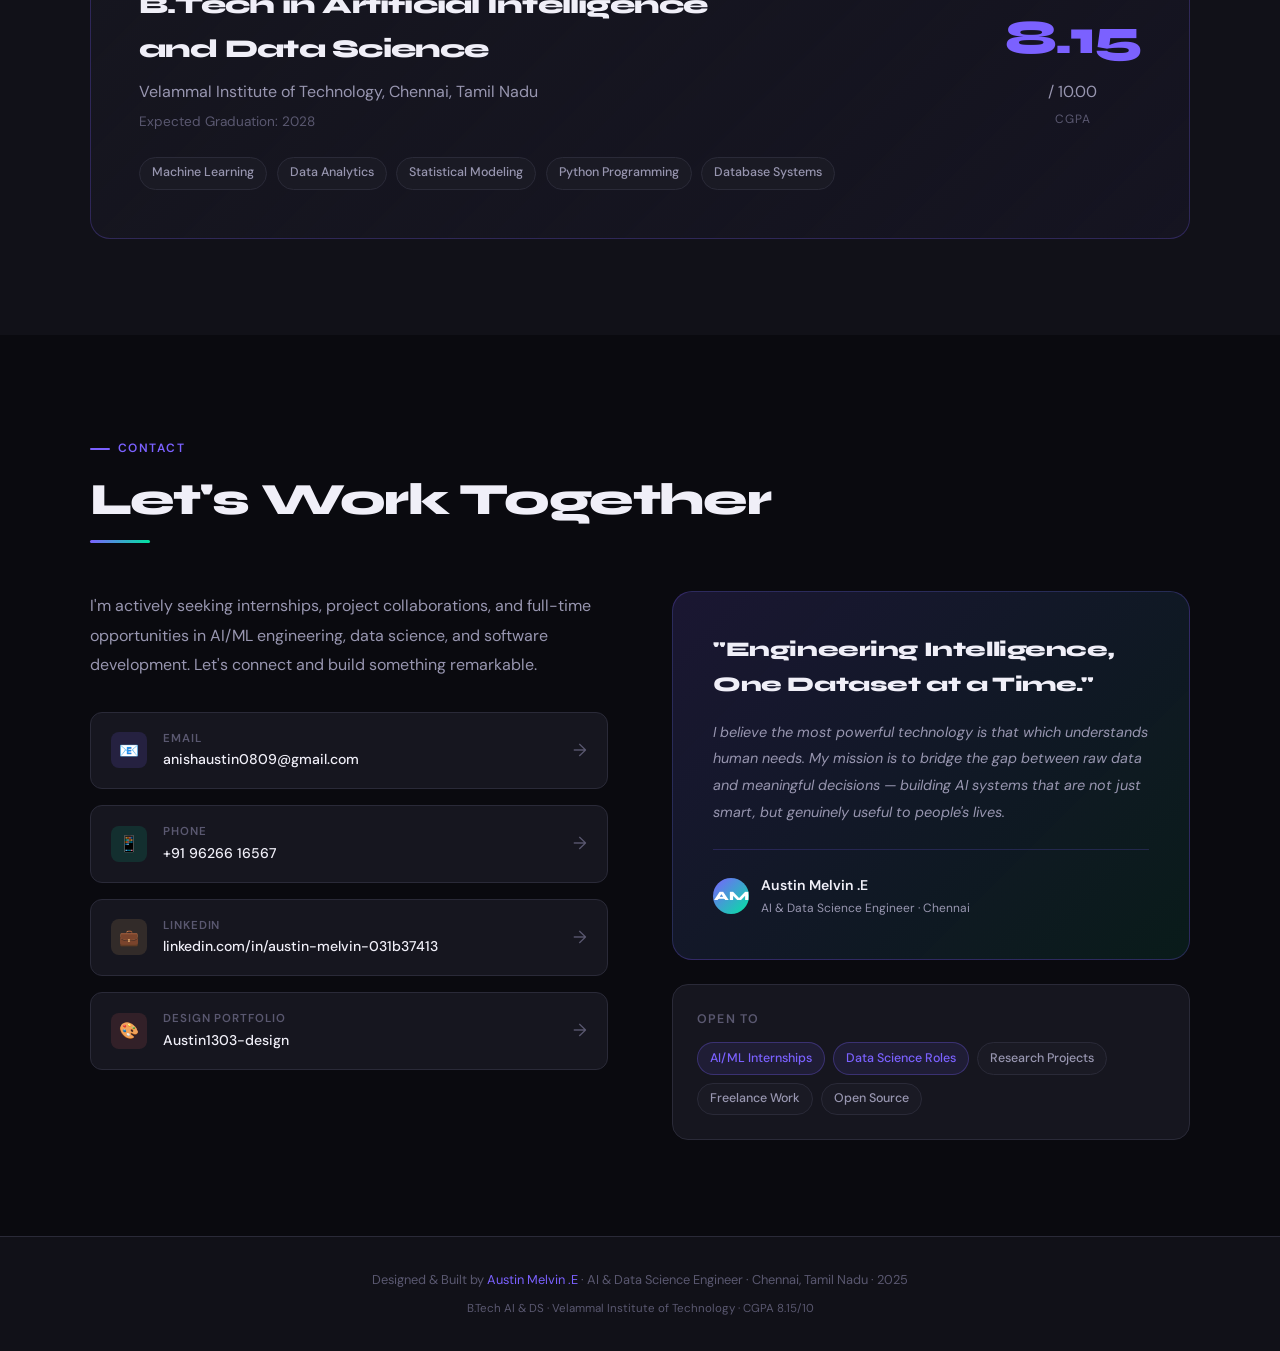
==== commit ebc3f7db: "fix: Update visible LinkedIn username to match new profile URL" ====
--- a/austin_melvin_portfolio (1).html
+++ b/austin_melvin_portfolio (1).html
@@ -515,7 +515,7 @@
             <div class="contact-link-icon ic-amber">💼</div>
             <div class="contact-link-text">
               <div class="contact-link-label">LinkedIn</div>
-              <div class="contact-link-val">linkedin.com/in/Austin-Melvin</div>
+              <div class="contact-link-val">linkedin.com/in/austin-melvin-031b37413</div>
             </div>
             <div class="contact-link-arrow">→</div>
           </a>
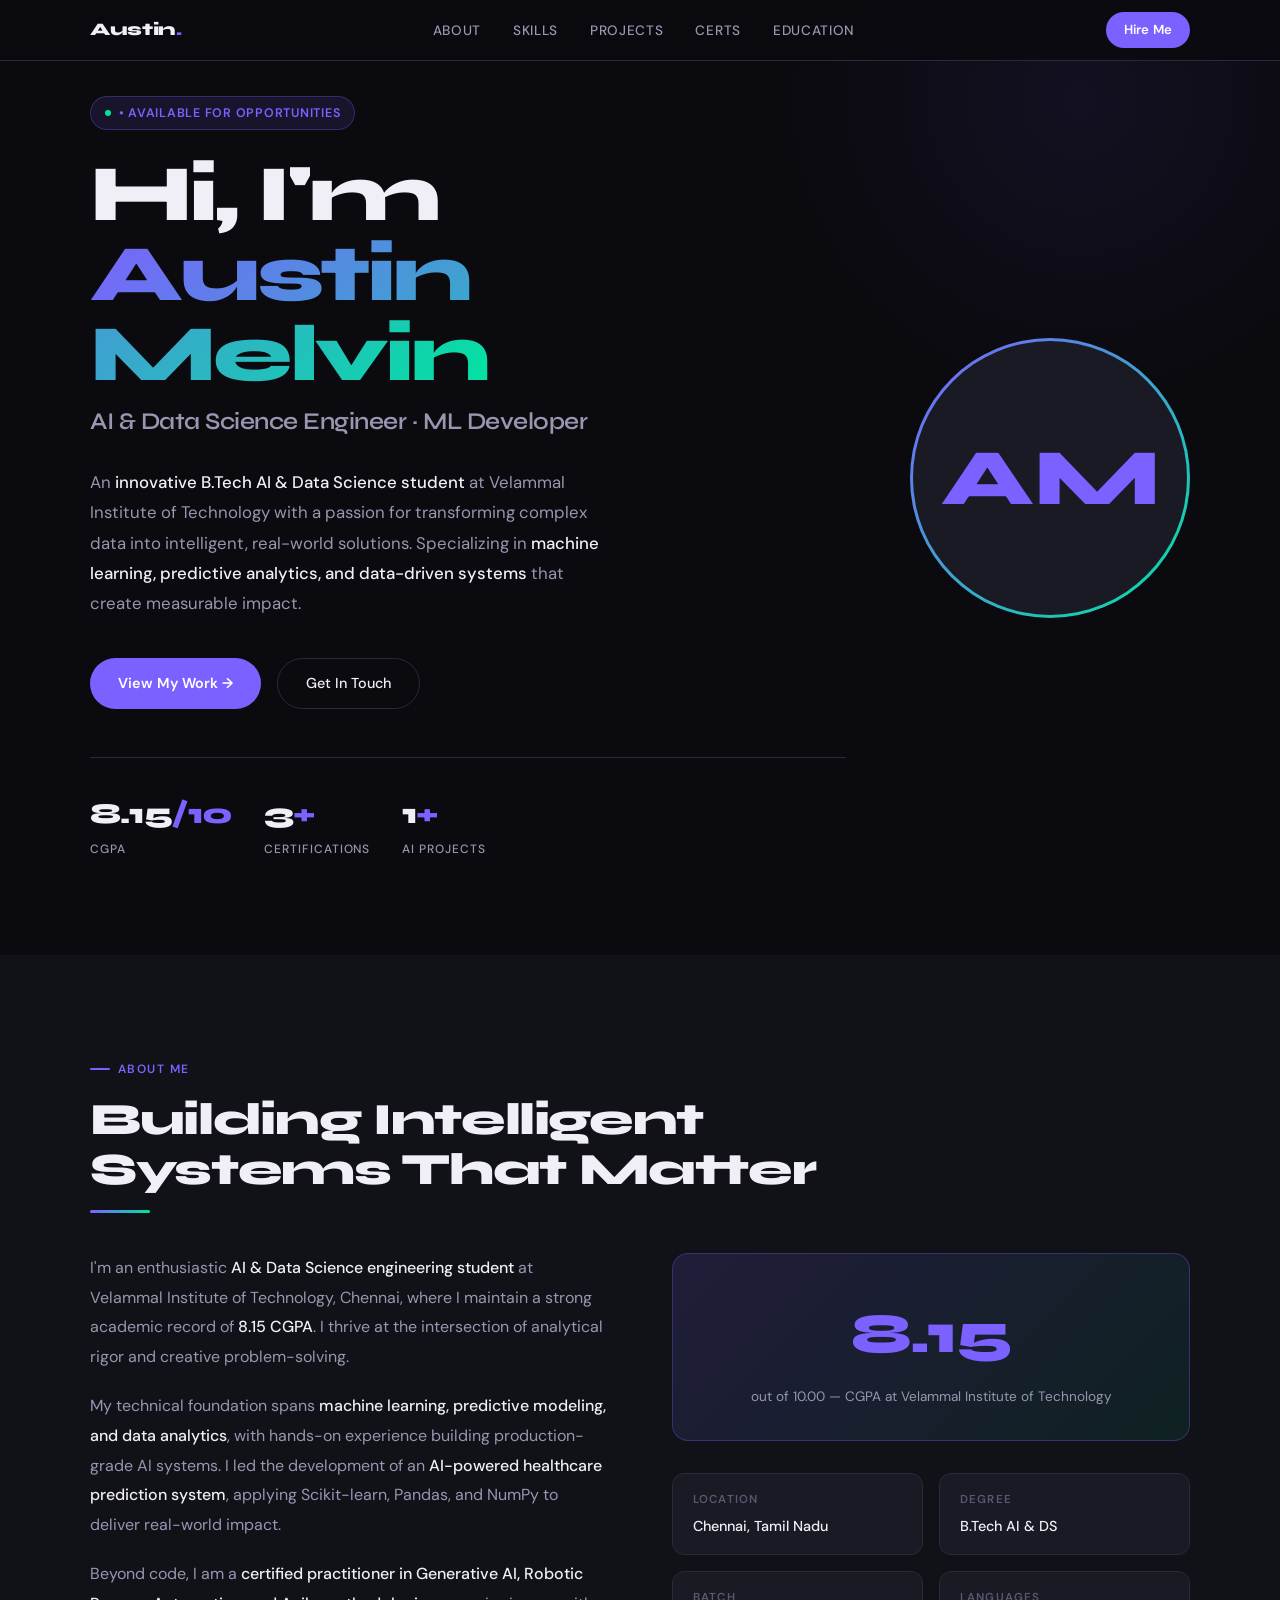
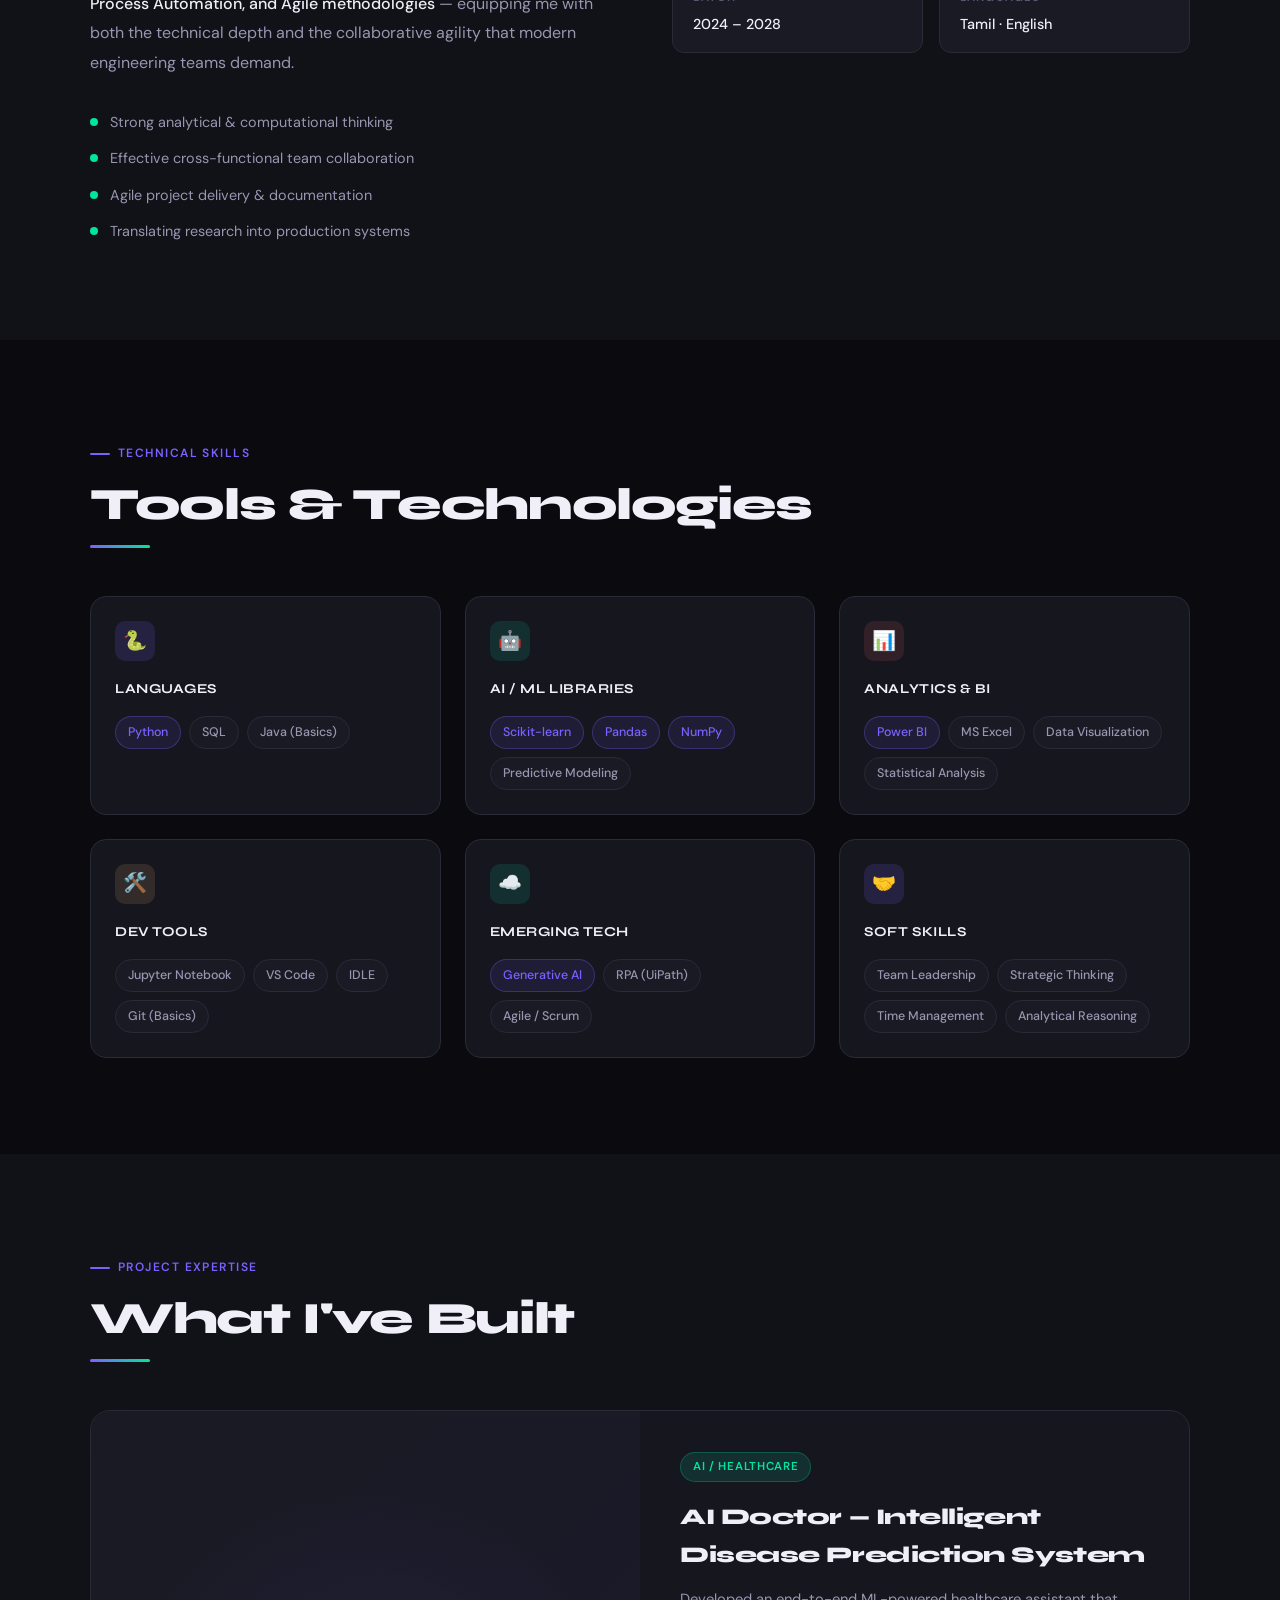
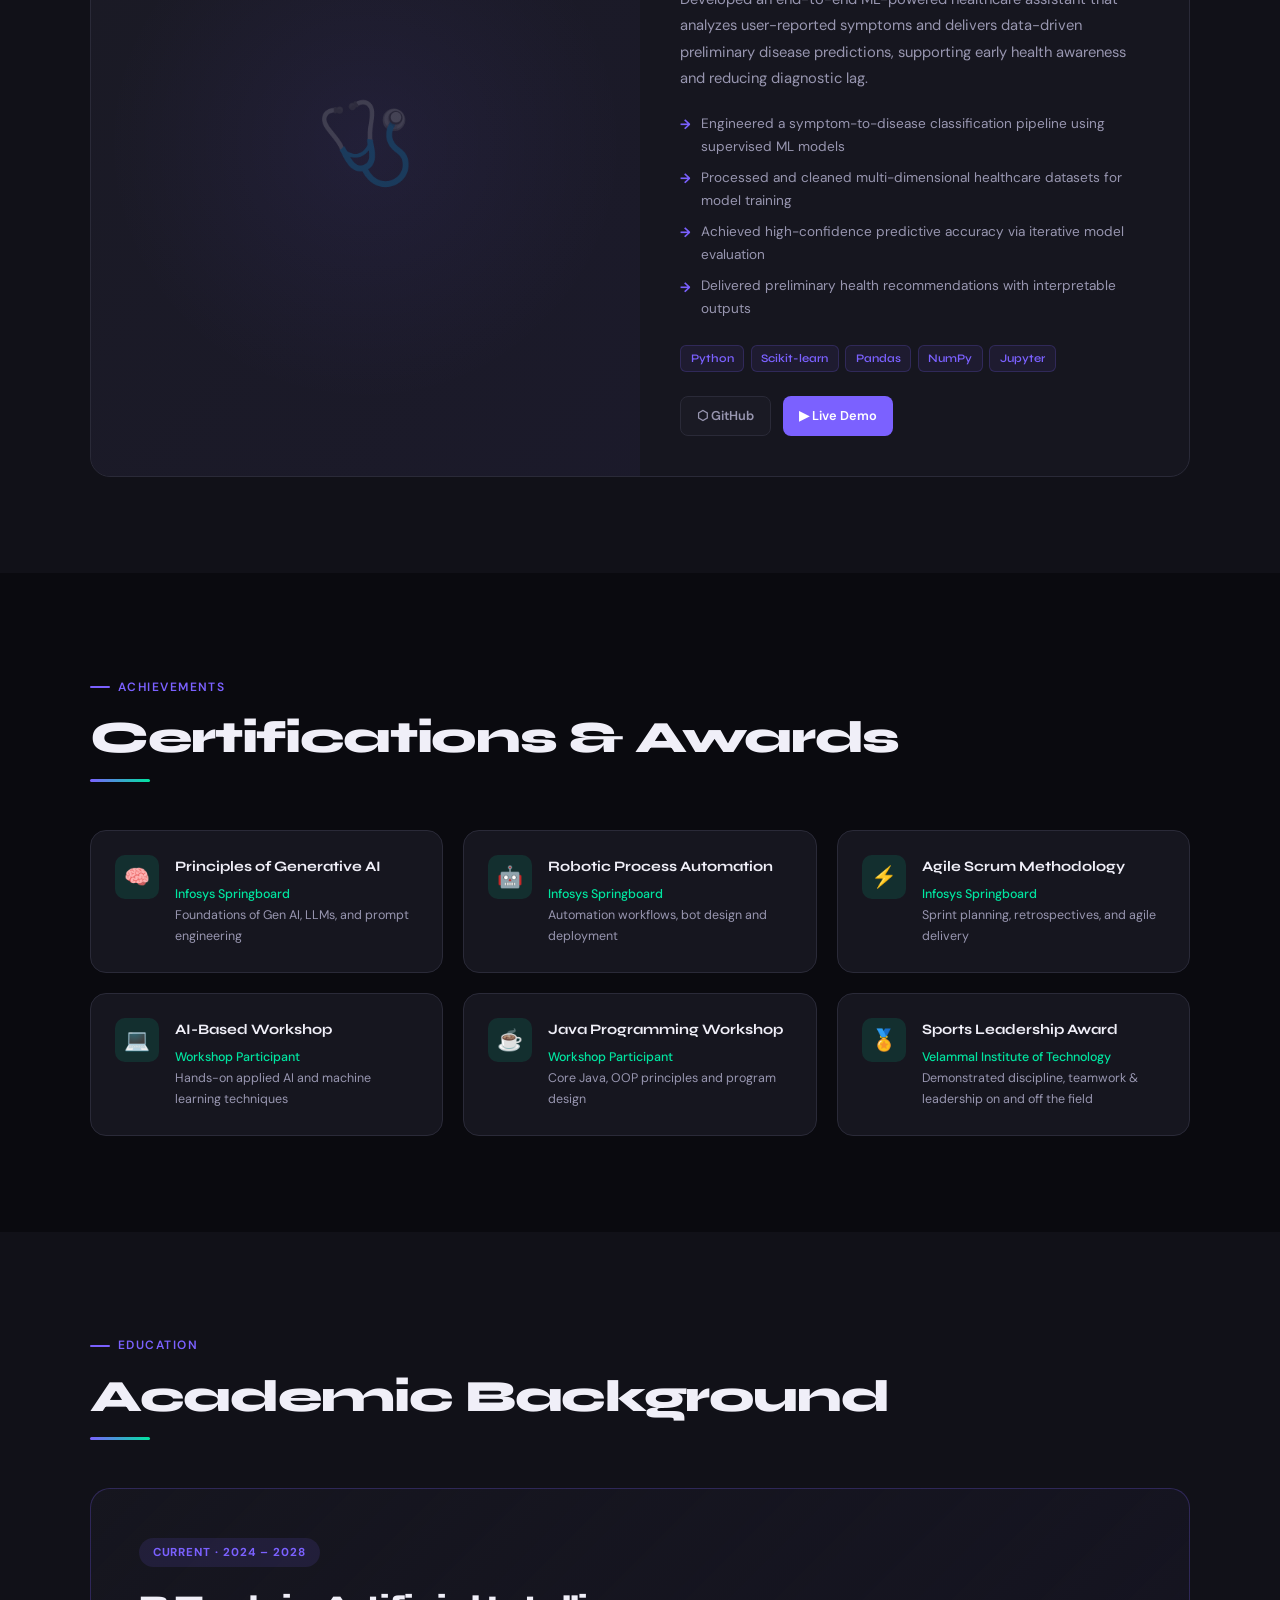
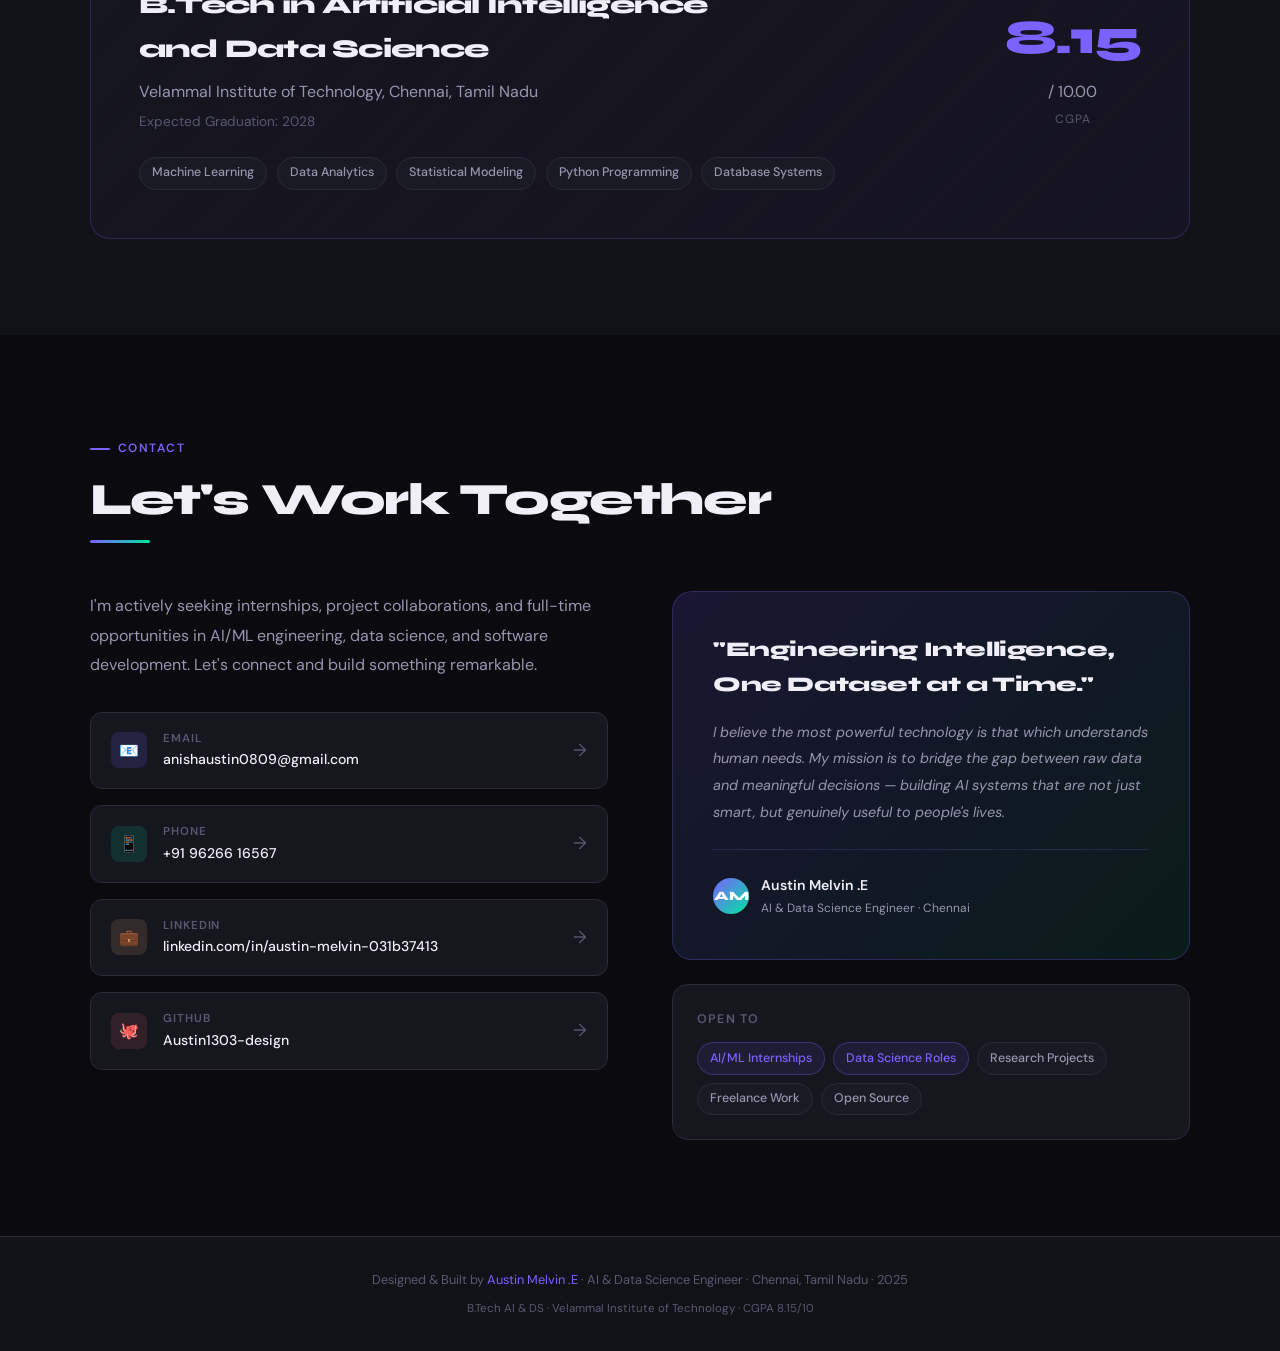
==== commit c1cef1f7: "Update GitHub links" ====
--- a/austin_melvin_portfolio (1).html
+++ b/austin_melvin_portfolio (1).html
@@ -519,10 +519,10 @@
             </div>
             <div class="contact-link-arrow">→</div>
           </a>
-          <a href="https://behance.net/Austin1303-design" target="_blank" class="contact-link">
-            <div class="contact-link-icon ic-coral">🎨</div>
+          <a href="https://github.com/Austin1303-design" target="_blank" class="contact-link">
+            <div class="contact-link-icon ic-coral">🐙</div>
             <div class="contact-link-text">
-              <div class="contact-link-label">Design Portfolio</div>
+              <div class="contact-link-label">GitHub</div>
               <div class="contact-link-val">Austin1303-design</div>
             </div>
             <div class="contact-link-arrow">→</div>
